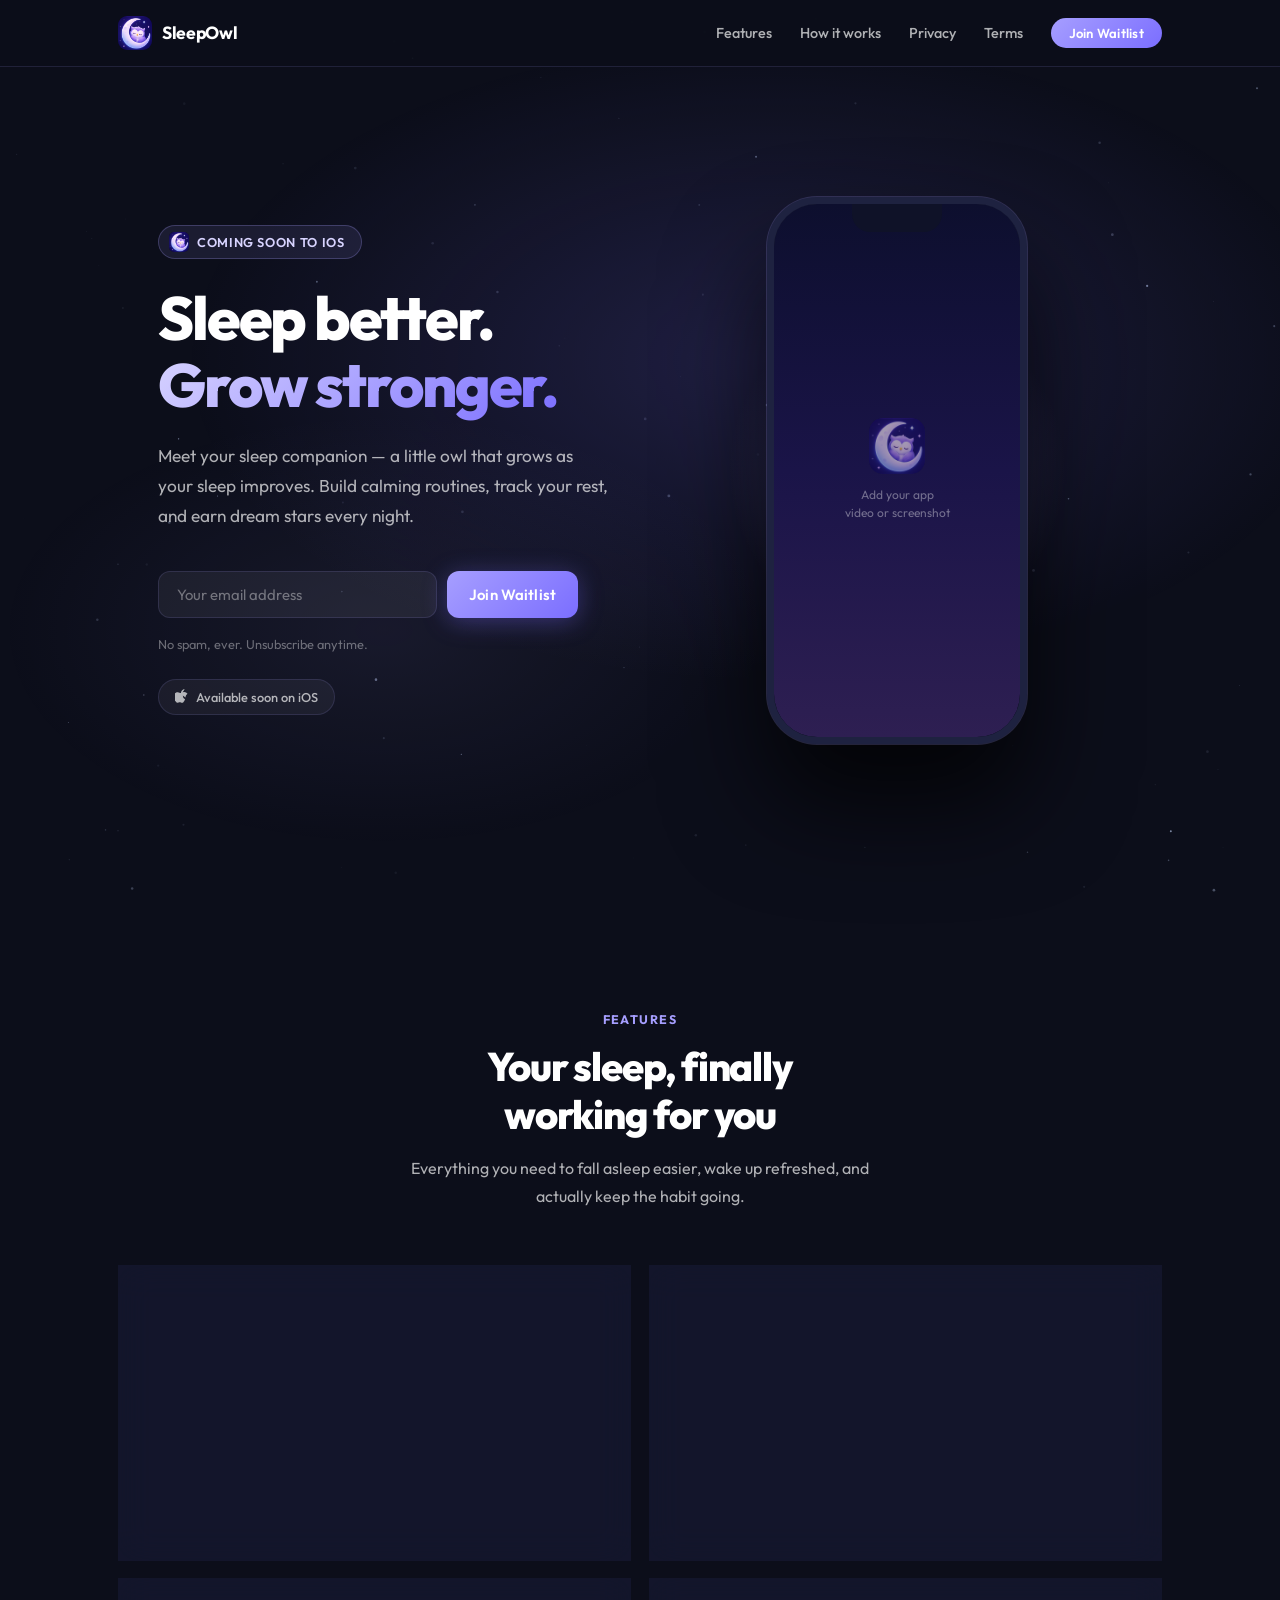
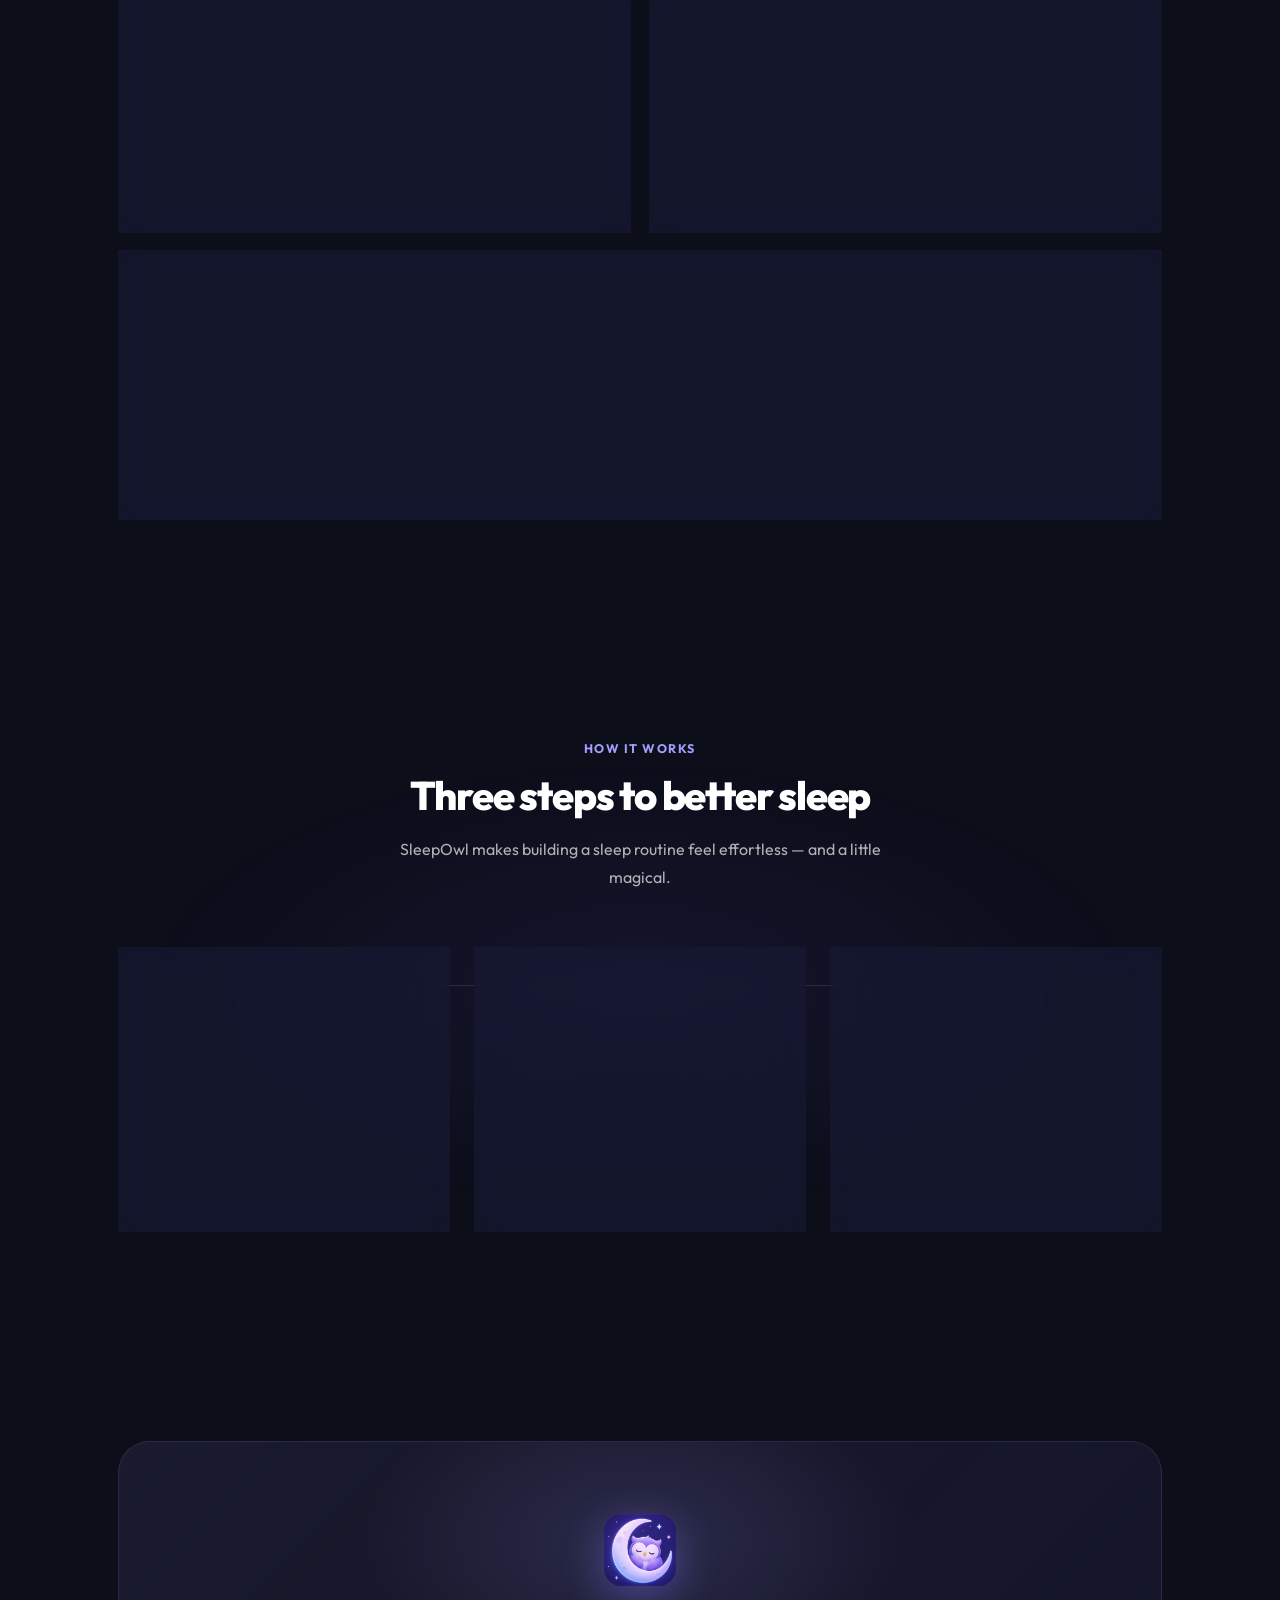
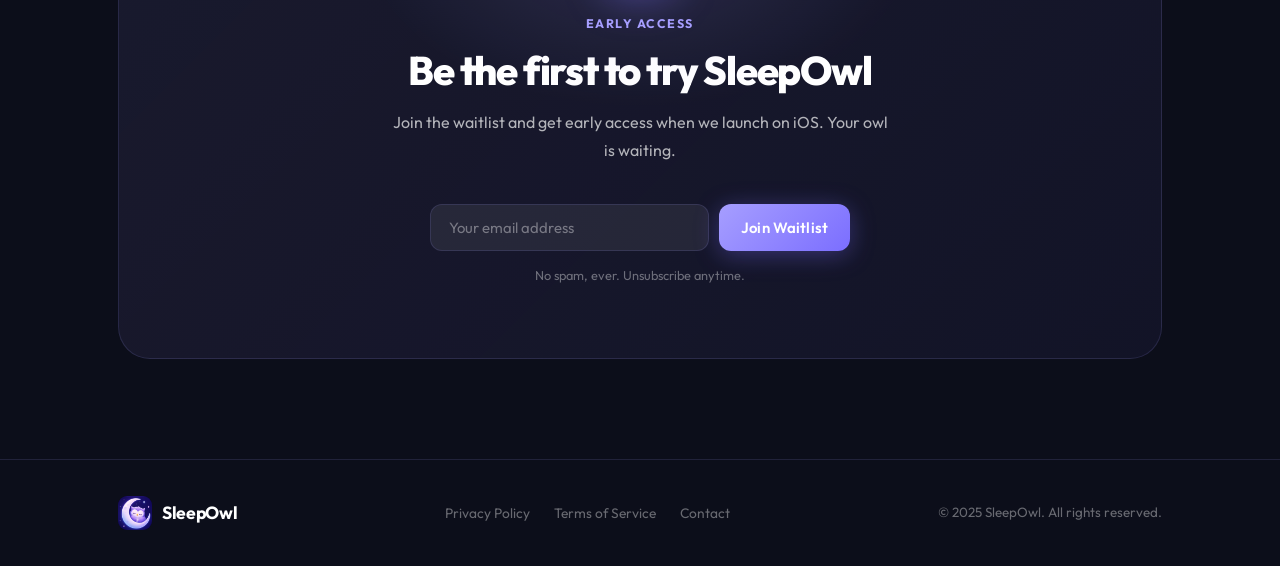
==== index.html @ bf5b83e7 "Initial SleepOwl website — landing page, privacy policy, terms of service" ====
<!DOCTYPE html>
<html lang="en">
<head>
  <meta charset="UTF-8" />
  <meta name="viewport" content="width=device-width, initial-scale=1.0" />
  <title>SleepOwl — Sleep better. Grow stronger.</title>
  <meta name="description" content="SleepOwl is a sleep companion app that turns your sleep into a game. Meet your owl, build nightly routines, and wake up refreshed." />
  <meta property="og:title" content="SleepOwl — Sleep better. Grow stronger." />
  <meta property="og:description" content="Meet your sleep companion — an owl that grows with your habits." />
  <meta property="og:image" content="icon.png" />
  <meta property="og:type" content="website" />
  <link rel="icon" href="icon.png" type="image/png" />
  <link rel="preconnect" href="https://fonts.googleapis.com" />
  <link rel="preconnect" href="https://fonts.gstatic.com" crossorigin />
  <link href="https://fonts.googleapis.com/css2?family=Outfit:wght@300;400;500;600;700;800;900&display=swap" rel="stylesheet" />
  <link rel="stylesheet" href="style.css" />
</head>
<body>

<canvas id="stars"></canvas>

<!-- Nav -->
<nav>
  <div class="container nav-inner">
    <a href="index.html" class="brand">
      <img src="icon.png" alt="SleepOwl" class="brand-logo" />
      SleepOwl
    </a>
    <ul class="nav-links">
      <li><a href="#features">Features</a></li>
      <li><a href="#how">How it works</a></li>
      <li><a href="privacy.html">Privacy</a></li>
      <li><a href="terms.html">Terms</a></li>
      <li><a href="#cta" class="nav-cta">Join Waitlist</a></li>
    </ul>
  </div>
</nav>

<!-- Hero -->
<section id="hero">
  <div class="container">
    <div class="hero-grid">

      <div class="hero-text">
        <div class="hero-pill reveal">
          <img src="icon.png" alt="" />
          Coming soon to iOS
        </div>

        <h1 class="reveal reveal-delay-1">Sleep better.<br><em>Grow stronger.</em></h1>

        <p class="hero-sub reveal reveal-delay-2">
          Meet your sleep companion — a little owl that grows as your sleep improves.
          Build calming routines, track your rest, and earn dream stars every night.
        </p>

        <form class="waitlist-form reveal reveal-delay-3" id="heroForm">
          <input type="email" name="email" placeholder="Your email address" required />
          <button type="submit" class="btn-primary">Join Waitlist</button>
        </form>
        <div class="form-success" id="heroSuccess">
          ✓ &nbsp;You're on the list — we'll let you know when SleepOwl launches.
        </div>

        <p class="hero-note reveal reveal-delay-3">No spam, ever. Unsubscribe anytime.</p>

        <div class="apple-badge reveal reveal-delay-4">
          <svg width="13" height="16" viewBox="0 0 14 17" fill="none"><path d="M11.34 9.01c.02-1.63.9-3.04 2.14-3.88a4.5 4.5 0 00-3.55-1.9c-1.5-.16-2.96.9-3.72.9-.77 0-1.93-.88-3.18-.86C1.2 3.3.04 4.2-.6 5.5c-1.3 2.26-.33 5.6.93 7.43.62.9 1.36 1.9 2.33 1.86.94-.04 1.3-.6 2.43-.6 1.13 0 1.46.6 2.45.58.99-.02 1.67-.9 2.28-1.8.72-1.03 1.02-2.03 1.04-2.08a4.47 4.47 0 01-2.52-4.08zM9.17 2.14A4.32 4.32 0 0010.3 0a4.38 4.38 0 00-2.84 1.47A4.12 4.12 0 006.33 4.4a3.64 3.64 0 002.84-2.26z" fill="currentColor"/></svg>
          Available soon on iOS
        </div>
      </div>

      <div class="phone-wrap reveal reveal-delay-2">
        <div class="phone-glow"></div>
        <div class="phone-frame phone-float">
          <div class="phone-notch"></div>
          <div class="phone-screen">
            <!--
            ┌─────────────────────────────────────────┐
            │  ADD YOUR APP FOOTAGE HERE              │
            │                                         │
            │  Video (recommended):                   │
            │  <video autoplay muted loop playsinline │
            │    src="app-preview.mp4"></video>       │
            │                                         │
            │  Screenshot:                            │
            │  <img class="app-preview"               │
            │    src="screenshot.png"                 │
            │    alt="SleepOwl app" />                │
            │                                         │
            │  Delete the phone-placeholder div below │
            │  once you add your footage.             │
            └─────────────────────────────────────────┘
            -->
            <div class="phone-placeholder">
              <img src="icon.png" alt="SleepOwl" />
              <p>Add your app<br>video or screenshot</p>
            </div>
          </div>
        </div>
      </div>

    </div>
  </div>
</section>

<!-- Features -->
<section id="features">
  <div class="container">
    <div style="text-align:center" class="reveal">
      <p class="section-label">Features</p>
      <h2>Your sleep, finally<br>working for you</h2>
      <p class="section-sub" style="margin:0 auto">
        Everything you need to fall asleep easier, wake up refreshed, and
        actually keep the habit going.
      </p>
    </div>

    <div class="features-grid">

      <div class="feature-card reveal reveal-delay-1">
        <div class="feature-icon">🌙</div>
        <h3>Sleep Score</h3>
        <p>Wake up to a personal sleep score based on your duration, bedtime
           consistency, and timing — not just hours logged.</p>
      </div>

      <div class="feature-card reveal reveal-delay-2">
        <div class="feature-icon">🦉</div>
        <h3>Your Owl Companion</h3>
        <p>Your owl grows and earns rare dream forms as your sleep improves.
           It feels the difference between a great night and a rough one.</p>
        <span class="feature-tag">Multi-stage evolution</span>
      </div>

      <div class="feature-card reveal reveal-delay-1">
        <div class="feature-icon">🌿</div>
        <h3>Wind-Down Routines</h3>
        <p>Guided nightly habits — a breathing exercise, a quick journal prompt,
           and a gentle phone-away reminder — that cue your body to wind down.</p>
      </div>

      <div class="feature-card reveal reveal-delay-2">
        <div class="feature-icon">⭐</div>
        <h3>Nightly Quests</h3>
        <p>Complete three small tasks each evening to earn dream stars. Use them
           to unlock new looks and seasonal forms for your owl.</p>
      </div>

      <div class="feature-card reveal reveal-delay-1" style="grid-column:span 2">
        <div class="feature-icon">📊</div>
        <h3>Sleep Reports &amp; Recovery</h3>
        <p>See your sleep stages, readiness, energy, and recovery charge.
           Premium adds sleep debt tracking, your best sleep window, and
           personalised recovery plans — so you always know how to bounce back.</p>
        <span class="feature-tag">Apple Health integration</span>
      </div>

    </div>
  </div>
</section>

<!-- How it works -->
<section id="how">
  <div class="container">
    <div style="text-align:center" class="reveal">
      <p class="section-label">How it works</p>
      <h2>Three steps to better sleep</h2>
      <p class="section-sub" style="margin:0 auto">
        SleepOwl makes building a sleep routine feel effortless — and a little magical.
      </p>
    </div>

    <div class="steps">
      <div class="step reveal reveal-delay-1">
        <div class="step-num">1</div>
        <h3>Set your sleep goal</h3>
        <p>Tell SleepOwl when you want to sleep and wake up. It builds a
           wind-down schedule that actually fits your life.</p>
      </div>
      <div class="step reveal reveal-delay-2">
        <div class="step-num">2</div>
        <h3>Complete nightly quests</h3>
        <p>Each evening, finish three small habits — breathe, journal, put
           the phone down. Earn dream stars for every quest you complete.</p>
      </div>
      <div class="step reveal reveal-delay-3">
        <div class="step-num">3</div>
        <h3>Watch your owl grow</h3>
        <p>Consistent sleep unlocks new growth stages and rare dream forms
           for your owl. The better you sleep, the more your companion thrives.</p>
      </div>
    </div>
  </div>
</section>

<!-- CTA -->
<section id="cta">
  <div class="container">
    <div class="cta-card reveal">
      <img src="icon.png" alt="SleepOwl" class="cta-icon" />
      <p class="section-label">Early access</p>
      <h2>Be the first to try SleepOwl</h2>
      <p class="section-sub">
        Join the waitlist and get early access when we launch on iOS.
        Your owl is waiting.
      </p>

      <form class="cta-form" id="ctaForm">
        <input type="email" name="email" placeholder="Your email address" required />
        <button type="submit" class="btn-primary">Join Waitlist</button>
      </form>
      <div class="form-success" id="ctaSuccess" style="justify-content:center">
        ✓ &nbsp;You're on the list — we'll be in touch soon.
      </div>

      <p style="color:var(--text-muted);font-size:.8rem;margin-top:10px">
        No spam, ever. Unsubscribe anytime.
      </p>
    </div>
  </div>
</section>

<!-- Footer -->
<footer>
  <div class="container footer-inner">
    <a href="index.html" class="brand">
      <img src="icon.png" alt="SleepOwl" class="brand-logo" />
      SleepOwl
    </a>
    <ul class="footer-links">
      <li><a href="privacy.html">Privacy Policy</a></li>
      <li><a href="terms.html">Terms of Service</a></li>
      <li><a href="mailto:sleepowlapp@gmail.com">Contact</a></li>
    </ul>
    <p class="footer-copy">&copy; 2025 SleepOwl. All rights reserved.</p>
  </div>
</footer>

<script>
/* ── Stars ──────────────────────────────────────── */
(function () {
  const canvas = document.getElementById('stars');
  const ctx = canvas.getContext('2d');
  let stars = [];

  function resize() {
    canvas.width  = window.innerWidth;
    canvas.height = window.innerHeight;
  }

  function initStars() {
    stars = [];
    const n = Math.floor((canvas.width * canvas.height) / 7500);
    for (let i = 0; i < n; i++) {
      stars.push({
        x: Math.random() * canvas.width,
        y: Math.random() * canvas.height,
        r: Math.random() * 1.3 + 0.15,
        alpha: Math.random() * 0.55 + 0.08,
        speed: Math.random() * 0.004 + 0.0015,
        phase: Math.random() * Math.PI * 2,
      });
    }
  }

  let raf;
  function draw(t) {
    ctx.clearRect(0, 0, canvas.width, canvas.height);
    for (const s of stars) {
      const a = s.alpha * (0.45 + 0.55 * Math.sin(t * s.speed + s.phase));
      ctx.beginPath();
      ctx.arc(s.x, s.y, s.r, 0, Math.PI * 2);
      ctx.fillStyle = `rgba(199,217,255,${a})`;
      ctx.fill();
    }
    raf = requestAnimationFrame(draw);
  }

  resize();
  initStars();
  window.addEventListener('resize', () => { resize(); initStars(); });
  requestAnimationFrame(draw);
})();

/* ── Scroll reveal ──────────────────────────────── */
(function () {
  const els = document.querySelectorAll('.reveal');
  const io = new IntersectionObserver((entries) => {
    entries.forEach(e => {
      if (e.isIntersecting) { e.target.classList.add('visible'); io.unobserve(e.target); }
    });
  }, { threshold: 0.12 });
  els.forEach(el => io.observe(el));

  // hero elements fire immediately on load
  document.querySelectorAll('#hero .reveal').forEach(el => {
    setTimeout(() => el.classList.add('visible'), 80);
  });
})();

/* ── Waitlist forms ─────────────────────────────── */
/*
 * To receive emails: sign up at https://formspree.io, create a form,
 * then replace the fetch URL below with your endpoint:
 *   https://formspree.io/f/YOUR_FORM_ID
 */
function handleForm(formId, successId) {
  const form    = document.getElementById(formId);
  const success = document.getElementById(successId);
  if (!form) return;
  form.addEventListener('submit', async function (e) {
    e.preventDefault();
    const btn = form.querySelector('button');
    btn.textContent = 'Joining…';
    btn.disabled = true;

    // --- uncomment and fill in your Formspree ID to go live ---
    // try {
    //   await fetch('https://formspree.io/f/YOUR_FORM_ID', {
    //     method: 'POST',
    //     headers: { 'Accept': 'application/json' },
    //     body: new FormData(form),
    //   });
    // } catch (_) {}

    // simulate for now
    await new Promise(r => setTimeout(r, 600));

    form.style.display = 'none';
    success.style.display = 'flex';
  });
}

handleForm('heroForm', 'heroSuccess');
handleForm('ctaForm',  'ctaSuccess');
</script>

</body>
</html>
---- style.css ----
@import url('https://fonts.googleapis.com/css2?family=Outfit:wght@300;400;500;600;700;800;900&display=swap');

*, *::before, *::after { box-sizing: border-box; margin: 0; padding: 0; }

:root {
  --bg:           #0C0E1A;
  --surface:      #181B35;
  --surface-el:   #252850;
  --accent:       #A69EFF;
  --accent-2:     #7B6EFF;
  --accent-soft:  #D8D4FF;
  --glow:         #C7D9FF;
  --success:      #8CD9B3;
  --warning:      #FFC68C;
  --text:         #FFFFFF;
  --text-sec:     rgba(255,255,255,.68);
  --text-muted:   rgba(255,255,255,.38);
  --border:       rgba(166,158,255,.14);
  --card-bg:      rgba(24,27,53,.65);
  --r-sm: 12px;
  --r-md: 20px;
  --r-lg: 32px;
}

html { scroll-behavior: smooth; }

body {
  font-family: 'Outfit', sans-serif;
  background: var(--bg);
  color: var(--text);
  line-height: 1.6;
  overflow-x: hidden;
}

/* ── Stars canvas ─────────────────────── */
#stars {
  position: fixed;
  inset: 0;
  pointer-events: none;
  z-index: 0;
}

/* ── Layout ───────────────────────────── */
.container {
  max-width: 1100px;
  margin: 0 auto;
  padding: 0 28px;
  position: relative;
  z-index: 1;
}
section { position: relative; z-index: 1; }

/* ── Scroll-reveal ────────────────────── */
.reveal {
  opacity: 0;
  transform: translateY(28px);
  transition: opacity .65s cubic-bezier(.22,1,.36,1), transform .65s cubic-bezier(.22,1,.36,1);
}
.reveal.visible { opacity: 1; transform: none; }
.reveal-delay-1 { transition-delay: .1s; }
.reveal-delay-2 { transition-delay: .2s; }
.reveal-delay-3 { transition-delay: .3s; }
.reveal-delay-4 { transition-delay: .4s; }

/* ── Nav ──────────────────────────────── */
nav {
  position: fixed;
  top: 0; left: 0; right: 0;
  z-index: 100;
  padding: 16px 0;
  background: rgba(12,14,26,.8);
  backdrop-filter: blur(24px);
  -webkit-backdrop-filter: blur(24px);
  border-bottom: 1px solid var(--border);
  transition: background .3s;
}

.nav-inner {
  display: flex;
  align-items: center;
  justify-content: space-between;
}

.brand {
  display: flex;
  align-items: center;
  gap: 10px;
  text-decoration: none;
  color: var(--text);
  font-weight: 700;
  font-size: 1.1rem;
  letter-spacing: -0.02em;
}

.brand-logo {
  width: 34px; height: 34px;
  border-radius: 9px;
  object-fit: cover;
  display: block;
}

.nav-links {
  display: flex;
  align-items: center;
  gap: 28px;
  list-style: none;
}
.nav-links a {
  color: var(--text-sec);
  text-decoration: none;
  font-size: .9rem;
  font-weight: 500;
  transition: color .2s;
}
.nav-links a:hover { color: var(--text); }

.nav-cta {
  background: linear-gradient(135deg, var(--accent) 0%, var(--accent-2) 100%);
  color: #fff !important;
  font-size: .82rem !important;
  font-weight: 600 !important;
  padding: 7px 18px;
  border-radius: 50px;
  letter-spacing: .02em;
}
.nav-cta:hover { opacity: .88; }

/* ── Hero ─────────────────────────────── */
#hero {
  min-height: 100vh;
  display: flex;
  align-items: center;
  padding: 130px 0 90px;
  background:
    radial-gradient(ellipse 70% 55% at 60% 40%, rgba(123,110,255,.18) 0%, transparent 65%),
    radial-gradient(ellipse 50% 40% at 30% 70%, rgba(166,158,255,.08) 0%, transparent 60%);
}

.hero-grid {
  display: grid;
  grid-template-columns: 1fr 1fr;
  gap: 64px;
  align-items: center;
}

.hero-pill {
  display: inline-flex;
  align-items: center;
  gap: 8px;
  background: rgba(166,158,255,.10);
  border: 1px solid rgba(166,158,255,.25);
  border-radius: 50px;
  padding: 6px 16px 6px 10px;
  font-size: .8rem;
  font-weight: 600;
  color: var(--accent-soft);
  margin-bottom: 26px;
  letter-spacing: .05em;
  text-transform: uppercase;
}
.hero-pill img {
  width: 20px; height: 20px;
  border-radius: 5px;
  object-fit: cover;
}

h1 {
  font-size: clamp(2.6rem, 4.8vw, 3.8rem);
  font-weight: 800;
  line-height: 1.1;
  letter-spacing: -0.035em;
  margin-bottom: 22px;
}
h1 em {
  font-style: normal;
  background: linear-gradient(135deg, var(--accent-soft) 0%, var(--accent) 55%, var(--accent-2) 100%);
  -webkit-background-clip: text;
  -webkit-text-fill-color: transparent;
  background-clip: text;
}

.hero-sub {
  font-size: 1.08rem;
  color: var(--text-sec);
  max-width: 450px;
  margin-bottom: 40px;
  line-height: 1.75;
  font-weight: 400;
}

/* ── Waitlist form ────────────────────── */
.waitlist-form {
  display: flex;
  gap: 10px;
  max-width: 420px;
  margin-bottom: 16px;
}
.waitlist-form input[type="email"] {
  flex: 1;
  background: rgba(255,255,255,.06);
  border: 1px solid var(--border);
  border-radius: var(--r-sm);
  padding: 13px 18px;
  color: var(--text);
  font-family: 'Outfit', sans-serif;
  font-size: .93rem;
  outline: none;
  transition: border-color .2s, background .2s;
}
.waitlist-form input[type="email"]::placeholder { color: var(--text-muted); }
.waitlist-form input[type="email"]:focus {
  border-color: var(--accent);
  background: rgba(166,158,255,.07);
}

.btn-primary {
  background: linear-gradient(135deg, var(--accent) 0%, var(--accent-2) 100%);
  color: #fff;
  border: none;
  border-radius: var(--r-sm);
  padding: 13px 22px;
  font-family: 'Outfit', sans-serif;
  font-size: .93rem;
  font-weight: 600;
  cursor: pointer;
  white-space: nowrap;
  letter-spacing: .01em;
  transition: opacity .2s, transform .15s, box-shadow .2s;
  box-shadow: 0 4px 24px rgba(123,110,255,.35);
}
.btn-primary:hover {
  opacity: .92;
  transform: translateY(-2px);
  box-shadow: 0 8px 32px rgba(123,110,255,.45);
}

.form-success {
  display: none;
  align-items: center;
  gap: 10px;
  color: var(--success);
  font-size: .9rem;
  font-weight: 500;
  max-width: 420px;
  margin-bottom: 16px;
}

.hero-note {
  font-size: .8rem;
  color: var(--text-muted);
}

.apple-badge {
  display: inline-flex;
  align-items: center;
  gap: 8px;
  background: rgba(255,255,255,.05);
  border: 1px solid var(--border);
  border-radius: 50px;
  padding: 7px 16px;
  font-size: .8rem;
  color: var(--text-sec);
  margin-top: 24px;
  font-weight: 500;
}

/* ── Phone mockup ─────────────────────── */
.phone-wrap {
  display: flex;
  justify-content: center;
  align-items: center;
  position: relative;
  padding: 30px 0;
}

.phone-glow {
  position: absolute;
  width: 340px;
  height: 340px;
  background: radial-gradient(circle, rgba(166,158,255,.28) 0%, transparent 70%);
  border-radius: 50%;
  pointer-events: none;
  animation: glowPulse 4s ease-in-out infinite;
}

@keyframes glowPulse {
  0%,100% { opacity: 1; transform: scale(1); }
  50%      { opacity: .65; transform: scale(1.1); }
}

/* floating animation */
.phone-float {
  animation: floatPhone 6s ease-in-out infinite;
}
@keyframes floatPhone {
  0%,100% { transform: translateY(0); }
  50%     { transform: translateY(-14px); }
}

.phone-frame {
  width: 260px;
  background: #0F1228;
  border-radius: 50px;
  border: 7px solid #1E2240;
  box-shadow:
    0 0 0 1px rgba(166,158,255,.2),
    0 60px 100px rgba(0,0,0,.75),
    inset 0 1px 0 rgba(255,255,255,.06);
  position: relative;
  overflow: hidden;
}

.phone-notch {
  position: absolute;
  top: 0; left: 50%;
  transform: translateX(-50%);
  width: 90px; height: 28px;
  background: #0F1228;
  border-radius: 0 0 18px 18px;
  z-index: 5;
}

.phone-screen {
  width: 100%;
  aspect-ratio: 9 / 19.5;
  overflow: hidden;
  border-radius: 43px;
  background: linear-gradient(180deg, #0D0F2E 0%, #1A1448 50%, #2E1F52 100%);
  display: flex;
  align-items: center;
  justify-content: center;
  position: relative;
}

.phone-screen video,
.phone-screen img.app-preview {
  width: 100%;
  height: 100%;
  object-fit: cover;
  border-radius: 43px;
  display: block;
}

.phone-placeholder {
  display: flex;
  flex-direction: column;
  align-items: center;
  justify-content: center;
  gap: 12px;
  height: 100%;
  padding: 30px 20px;
  color: var(--text-muted);
  text-align: center;
}
.phone-placeholder img {
  width: 56px; height: 56px;
  border-radius: 14px;
  opacity: .6;
}
.phone-placeholder p {
  font-size: .75rem;
  line-height: 1.5;
}

/* ── Section shared ───────────────────── */
.section-label {
  font-size: .78rem;
  font-weight: 700;
  color: var(--accent);
  text-transform: uppercase;
  letter-spacing: .12em;
  margin-bottom: 12px;
}

h2 {
  font-size: clamp(1.75rem, 3.2vw, 2.5rem);
  font-weight: 800;
  letter-spacing: -0.03em;
  line-height: 1.2;
  margin-bottom: 16px;
}

.section-sub {
  color: var(--text-sec);
  font-size: 1rem;
  max-width: 500px;
  line-height: 1.75;
}

/* ── Features ─────────────────────────── */
#features { padding: 110px 0; }

.features-grid {
  display: grid;
  grid-template-columns: repeat(2, 1fr);
  gap: 18px;
  margin-top: 56px;
}

.feature-card {
  background: var(--card-bg);
  border: 1px solid var(--border);
  border-radius: var(--r-md);
  padding: 34px;
  backdrop-filter: blur(16px);
  transition: border-color .3s, transform .3s, box-shadow .3s;
  cursor: default;
}
.feature-card:hover {
  border-color: rgba(166,158,255,.36);
  transform: translateY(-4px);
  box-shadow: 0 20px 50px rgba(0,0,0,.35), 0 0 0 1px rgba(166,158,255,.1);
}

.feature-icon {
  width: 50px; height: 50px;
  background: rgba(166,158,255,.1);
  border-radius: 14px;
  display: flex;
  align-items: center;
  justify-content: center;
  font-size: 1.5rem;
  margin-bottom: 20px;
  transition: background .3s;
}
.feature-card:hover .feature-icon { background: rgba(166,158,255,.18); }

.feature-card h3 {
  font-size: 1.12rem;
  font-weight: 700;
  margin-bottom: 10px;
  letter-spacing: -0.01em;
}
.feature-card p {
  color: var(--text-sec);
  font-size: .92rem;
  line-height: 1.7;
}

.feature-tag {
  display: inline-block;
  background: rgba(140,217,179,.1);
  color: var(--success);
  font-size: .73rem;
  font-weight: 600;
  padding: 4px 10px;
  border-radius: 50px;
  margin-top: 14px;
  letter-spacing: .04em;
  text-transform: uppercase;
}

/* ── How it works ─────────────────────── */
#how {
  padding: 110px 0;
  background: radial-gradient(ellipse 55% 45% at 50% 50%, rgba(90,70,180,.12) 0%, transparent 70%);
}

.steps {
  display: grid;
  grid-template-columns: repeat(3, 1fr);
  gap: 24px;
  margin-top: 56px;
  position: relative;
}

/* connector line */
.steps::before {
  content: '';
  position: absolute;
  top: 38px;
  left: calc(16.66% + 20px);
  right: calc(16.66% + 20px);
  height: 1px;
  background: linear-gradient(90deg, transparent, var(--accent), var(--accent), transparent);
  opacity: .25;
  pointer-events: none;
}

.step {
  text-align: center;
  padding: 44px 28px 36px;
  background: var(--card-bg);
  border: 1px solid var(--border);
  border-radius: var(--r-md);
  backdrop-filter: blur(16px);
  transition: border-color .3s, transform .3s;
}
.step:hover {
  border-color: rgba(166,158,255,.3);
  transform: translateY(-4px);
}

.step-num {
  width: 46px; height: 46px;
  background: linear-gradient(135deg, var(--accent) 0%, var(--accent-2) 100%);
  border-radius: 50%;
  display: flex;
  align-items: center;
  justify-content: center;
  font-weight: 700;
  font-size: .95rem;
  margin: 0 auto 22px;
  box-shadow: 0 6px 20px rgba(123,110,255,.4);
}

.step h3 { font-size: 1.08rem; font-weight: 700; margin-bottom: 10px; }
.step p  { color: var(--text-sec); font-size: .91rem; line-height: 1.65; }

/* ── CTA ──────────────────────────────── */
#cta { padding: 100px 0; }

.cta-card {
  background: linear-gradient(135deg, rgba(166,158,255,.09) 0%, rgba(123,110,255,.06) 100%);
  border: 1px solid var(--border);
  border-radius: var(--r-lg);
  padding: 72px 60px;
  text-align: center;
  position: relative;
  overflow: hidden;
}
.cta-card::before {
  content: '';
  position: absolute;
  top: -80px; left: 50%;
  transform: translateX(-50%);
  width: 600px; height: 360px;
  background: radial-gradient(ellipse, rgba(166,158,255,.15) 0%, transparent 65%);
  pointer-events: none;
}

.cta-icon {
  width: 72px; height: 72px;
  border-radius: 18px;
  margin: 0 auto 28px;
  display: block;
  box-shadow: 0 12px 40px rgba(123,110,255,.4);
}

.cta-card h2 { margin-bottom: 14px; }
.cta-card .section-sub { margin: 0 auto 40px; }

.cta-form {
  display: flex;
  gap: 10px;
  max-width: 420px;
  margin: 0 auto 14px;
}
.cta-form input[type="email"] {
  flex: 1;
  background: rgba(255,255,255,.07);
  border: 1px solid var(--border);
  border-radius: var(--r-sm);
  padding: 13px 18px;
  color: var(--text);
  font-family: 'Outfit', sans-serif;
  font-size: .93rem;
  outline: none;
  transition: border-color .2s, background .2s;
}
.cta-form input[type="email"]::placeholder { color: var(--text-muted); }
.cta-form input[type="email"]:focus {
  border-color: var(--accent);
  background: rgba(166,158,255,.07);
}

/* ── Footer ───────────────────────────── */
footer {
  border-top: 1px solid var(--border);
  padding: 36px 0;
}
.footer-inner {
  display: flex;
  align-items: center;
  justify-content: space-between;
  flex-wrap: wrap;
  gap: 16px;
}
.footer-links { display: flex; gap: 24px; list-style: none; }
.footer-links a {
  color: var(--text-muted);
  text-decoration: none;
  font-size: .86rem;
  transition: color .2s;
}
.footer-links a:hover { color: var(--text-sec); }
.footer-copy { color: var(--text-muted); font-size: .84rem; }

/* ── Legal pages ──────────────────────── */
.legal-page { min-height: 100vh; padding: 120px 0 80px; }

.legal-header { text-align: center; margin-bottom: 52px; }
.legal-header h1 { font-size: clamp(1.8rem, 3.5vw, 2.8rem); margin-bottom: 10px; }
.legal-header p { color: var(--text-muted); font-size: .88rem; }

.legal-body {
  max-width: 720px;
  margin: 0 auto;
  background: var(--card-bg);
  border: 1px solid var(--border);
  border-radius: var(--r-lg);
  padding: 52px 56px;
  backdrop-filter: blur(16px);
}
.legal-body h2 {
  font-size: 1.15rem;
  font-weight: 700;
  margin: 36px 0 12px;
  color: var(--accent-soft);
  letter-spacing: -0.01em;
}
.legal-body h2:first-child { margin-top: 0; }
.legal-body p {
  color: var(--text-sec);
  font-size: .94rem;
  line-height: 1.8;
  margin-bottom: 14px;
}
.legal-body ul {
  color: var(--text-sec);
  font-size: .94rem;
  line-height: 1.8;
  margin: 8px 0 14px 22px;
}
.legal-body ul li { margin-bottom: 5px; }
.legal-body a { color: var(--accent); text-decoration: none; }
.legal-body a:hover { text-decoration: underline; }

/* ── Responsive ───────────────────────── */
@media (max-width: 768px) {
  .hero-grid { grid-template-columns: 1fr; gap: 48px; }
  .phone-wrap { order: -1; }
  .features-grid { grid-template-columns: 1fr; }
  .steps { grid-template-columns: 1fr; }
  .steps::before { display: none; }
  .waitlist-form, .cta-form { flex-direction: column; }
  .legal-body { padding: 32px 22px; }
  .nav-links .nav-cta { display: none; }
  .cta-card { padding: 44px 28px; }
  .footer-inner { flex-direction: column; align-items: flex-start; }
}
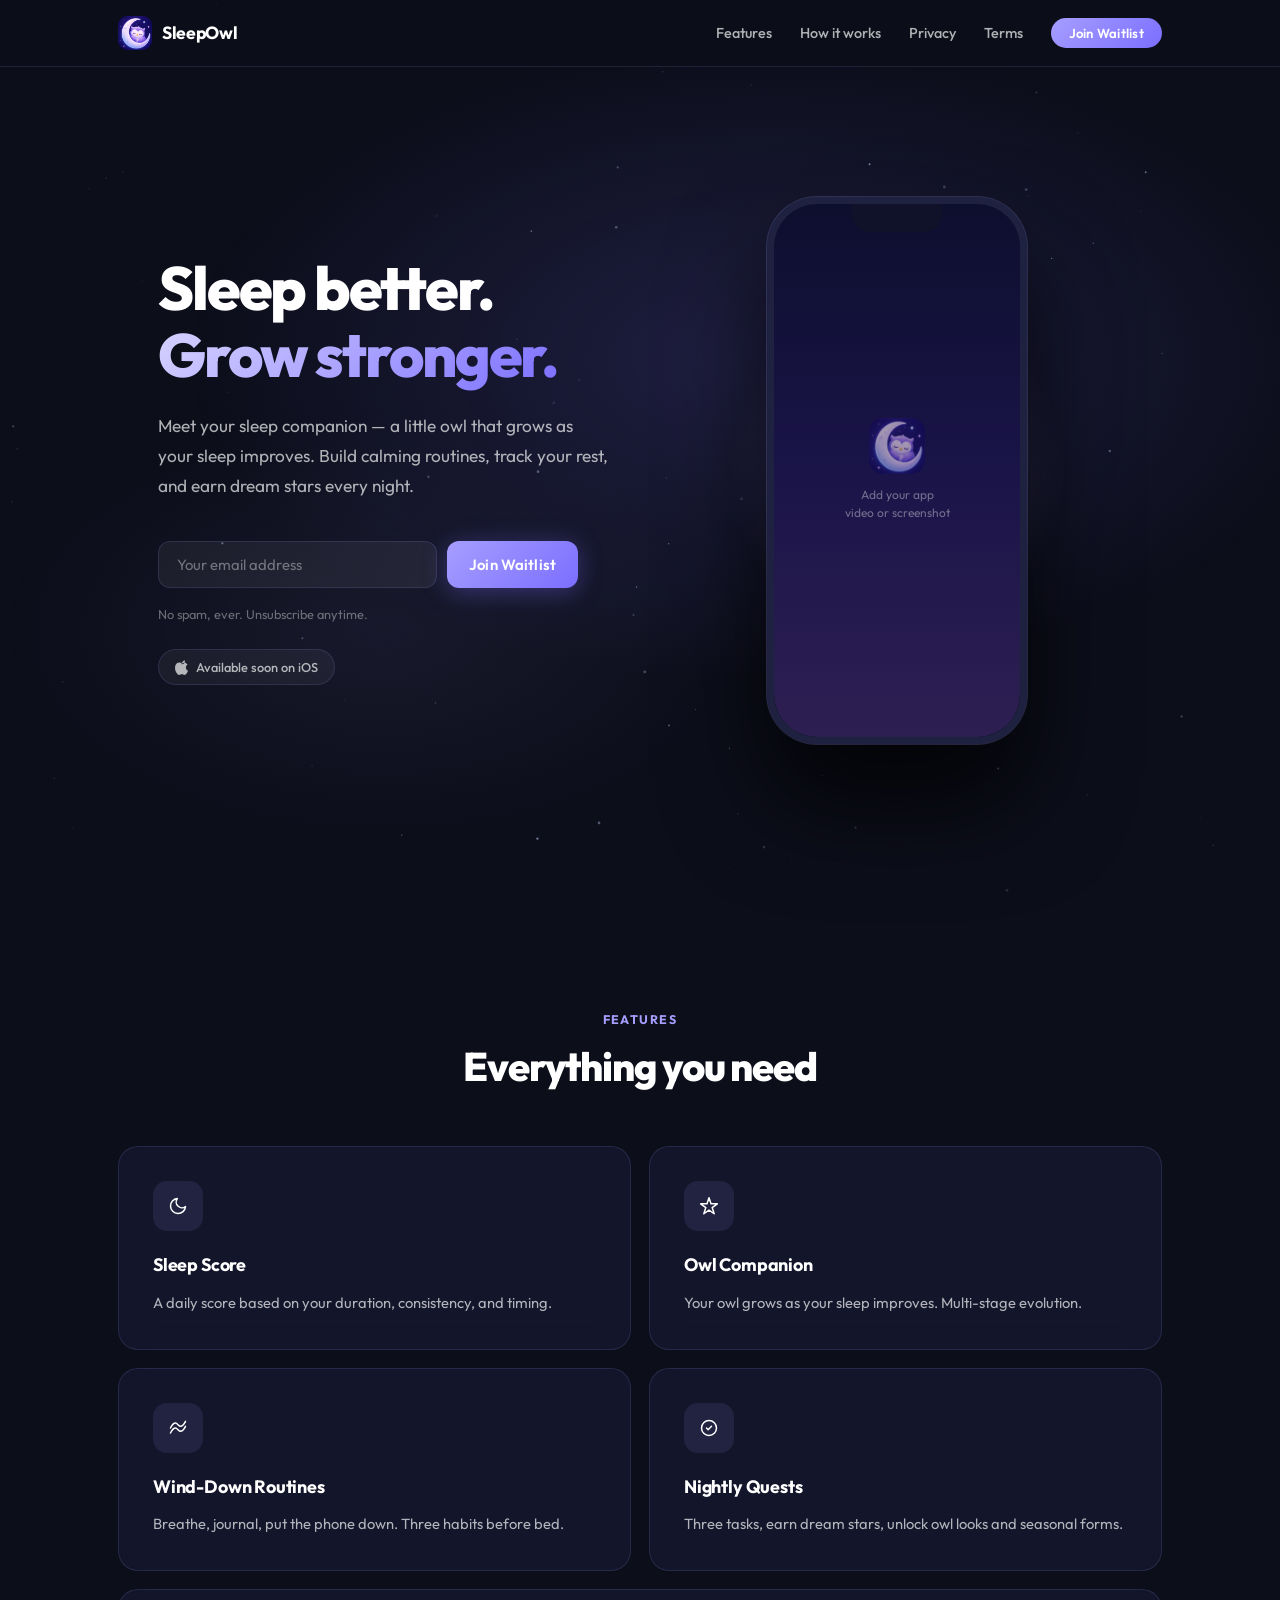
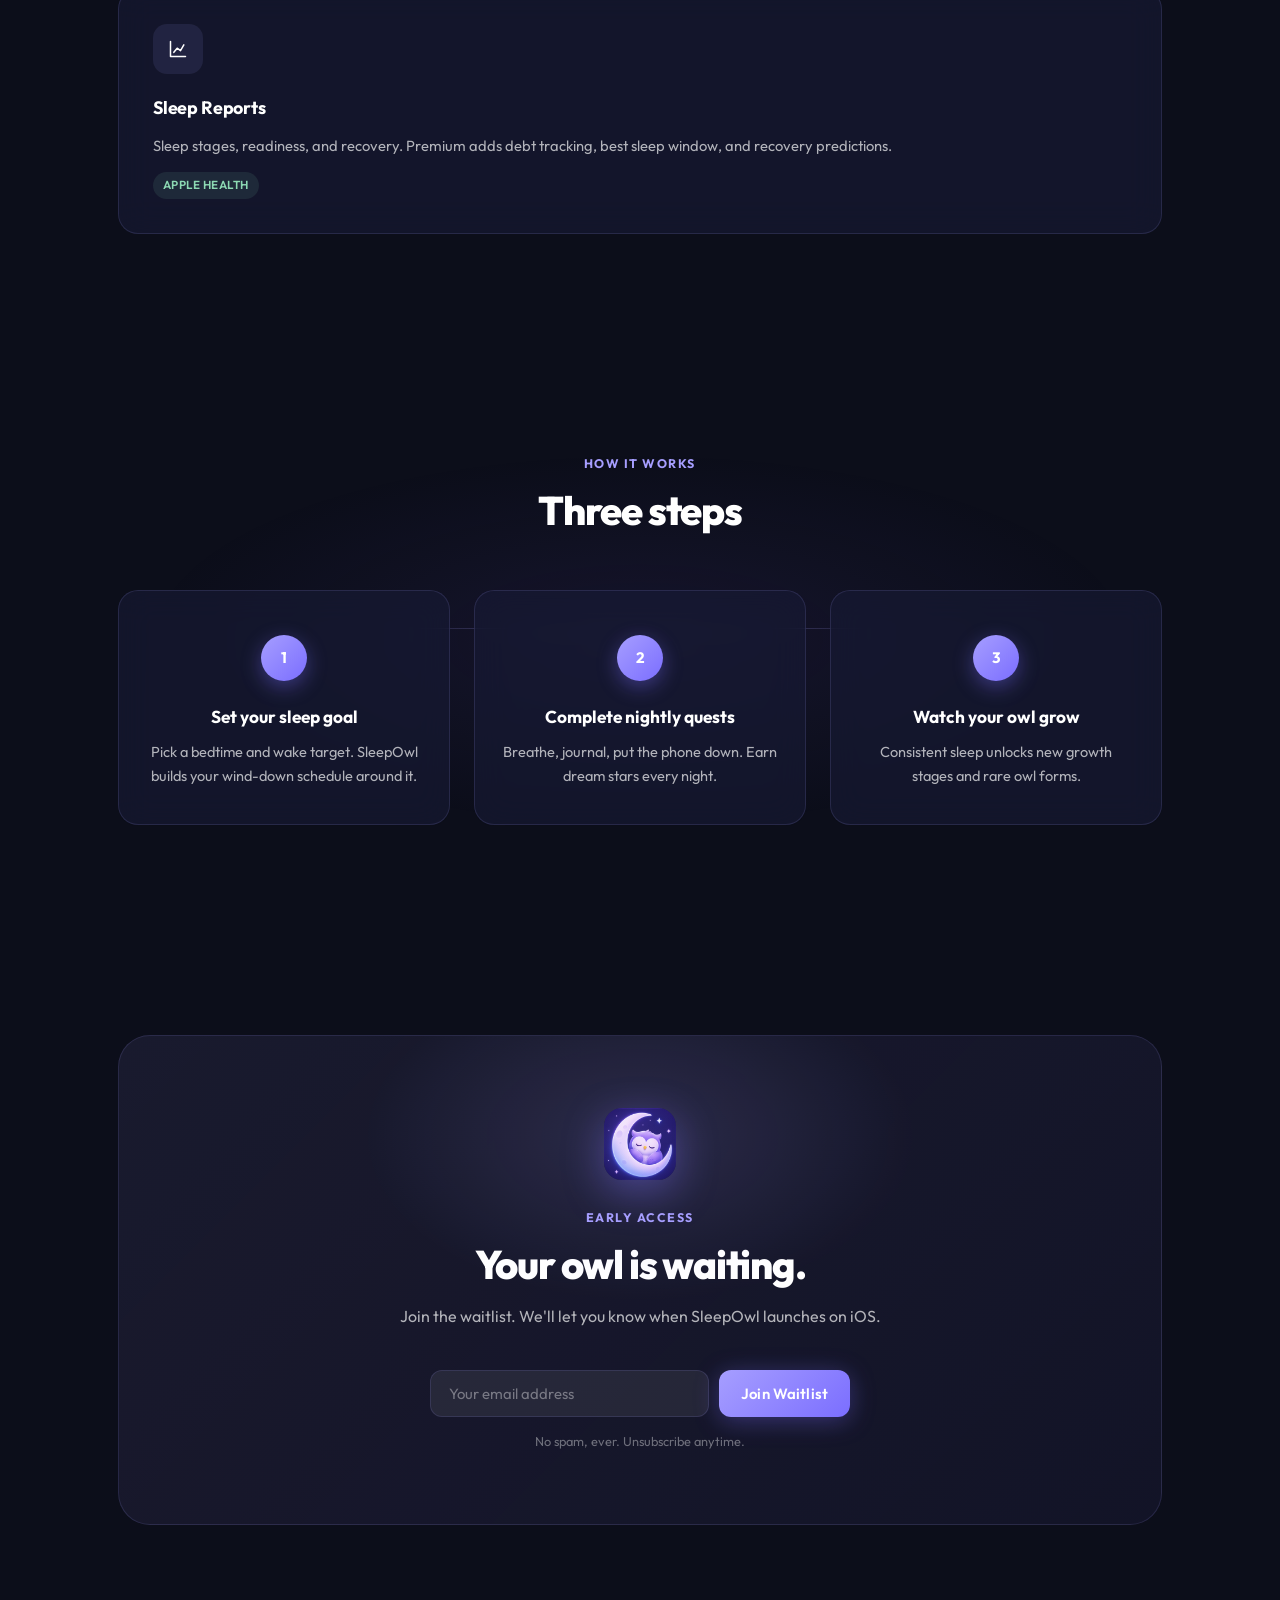
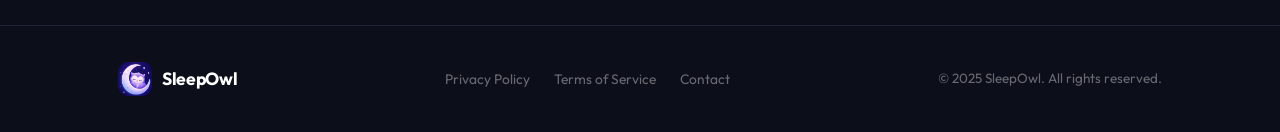
==== commit 05771903: "Trim copy, fix Apple SVG, remove hero pill, swap emoji icons for SVGs" ====
--- a/index.html
+++ b/index.html
@@ -42,19 +42,14 @@
     <div class="hero-grid">
 
       <div class="hero-text">
-        <div class="hero-pill reveal">
-          <img src="icon.png" alt="" />
-          Coming soon to iOS
-        </div>
-
-        <h1 class="reveal reveal-delay-1">Sleep better.<br><em>Grow stronger.</em></h1>
-
-        <p class="hero-sub reveal reveal-delay-2">
+        <h1 class="reveal">Sleep better.<br><em>Grow stronger.</em></h1>
+
+        <p class="hero-sub reveal reveal-delay-1">
           Meet your sleep companion — a little owl that grows as your sleep improves.
           Build calming routines, track your rest, and earn dream stars every night.
         </p>
 
-        <form class="waitlist-form reveal reveal-delay-3" id="heroForm">
+        <form class="waitlist-form reveal reveal-delay-2" id="heroForm">
           <input type="email" name="email" placeholder="Your email address" required />
           <button type="submit" class="btn-primary">Join Waitlist</button>
         </form>
@@ -62,10 +57,10 @@
           ✓ &nbsp;You're on the list — we'll let you know when SleepOwl launches.
         </div>
 
-        <p class="hero-note reveal reveal-delay-3">No spam, ever. Unsubscribe anytime.</p>
-
-        <div class="apple-badge reveal reveal-delay-4">
-          <svg width="13" height="16" viewBox="0 0 14 17" fill="none"><path d="M11.34 9.01c.02-1.63.9-3.04 2.14-3.88a4.5 4.5 0 00-3.55-1.9c-1.5-.16-2.96.9-3.72.9-.77 0-1.93-.88-3.18-.86C1.2 3.3.04 4.2-.6 5.5c-1.3 2.26-.33 5.6.93 7.43.62.9 1.36 1.9 2.33 1.86.94-.04 1.3-.6 2.43-.6 1.13 0 1.46.6 2.45.58.99-.02 1.67-.9 2.28-1.8.72-1.03 1.02-2.03 1.04-2.08a4.47 4.47 0 01-2.52-4.08zM9.17 2.14A4.32 4.32 0 0010.3 0a4.38 4.38 0 00-2.84 1.47A4.12 4.12 0 006.33 4.4a3.64 3.64 0 002.84-2.26z" fill="currentColor"/></svg>
+        <p class="hero-note reveal reveal-delay-2">No spam, ever. Unsubscribe anytime.</p>
+
+        <div class="apple-badge reveal reveal-delay-3">
+          <svg width="13" height="16" viewBox="0 0 814 1000" fill="currentColor" xmlns="http://www.w3.org/2000/svg"><path d="M788.1 340.9c-5.8 4.5-108.2 62.2-108.2 190.5 0 148.4 130.3 200.9 134.2 202.2-.6 3.2-20.7 71.9-68.7 141.9-42.8 61.6-87.5 123.1-155.5 123.1s-85.5-39.5-164-39.5c-76 0-103.7 40.8-165.9 40.8s-105-57.8-155.5-127.4C46 790.7 0 663 0 541.8c0-207.5 135.4-317.3 269-317.3 70.1 0 128.4 46.4 172.5 46.4 42.8 0 109.6-49.1 190.5-49.1zm-218.4-80.8c31.4-37.6 54.3-89.7 54.3-141.9 0-7.1-.6-14.3-1.9-20.1-51.6 2-112.3 34.4-149.2 75.8-28.5 32.7-56.9 84.8-56.9 138.9 0 7.7 1.3 15.5 1.9 17.9 3.2.6 8.4 1.3 13.6 1.3 46.4 0 101.8-31.3 138.2-71.9z"/></svg>
           Available soon on iOS
         </div>
       </div>
@@ -109,51 +104,50 @@
   <div class="container">
     <div style="text-align:center" class="reveal">
       <p class="section-label">Features</p>
-      <h2>Your sleep, finally<br>working for you</h2>
-      <p class="section-sub" style="margin:0 auto">
-        Everything you need to fall asleep easier, wake up refreshed, and
-        actually keep the habit going.
-      </p>
+      <h2>Everything you need</h2>
     </div>
 
     <div class="features-grid">
 
       <div class="feature-card reveal reveal-delay-1">
-        <div class="feature-icon">🌙</div>
+        <div class="feature-icon">
+          <svg width="20" height="20" viewBox="0 0 24 24" fill="none" stroke="currentColor" stroke-width="1.8" stroke-linecap="round" stroke-linejoin="round"><path d="M21 12.79A9 9 0 1111.21 3 7 7 0 0021 12.79z"/></svg>
+        </div>
         <h3>Sleep Score</h3>
-        <p>Wake up to a personal sleep score based on your duration, bedtime
-           consistency, and timing — not just hours logged.</p>
+        <p>A daily score based on your duration, consistency, and timing.</p>
       </div>
 
       <div class="feature-card reveal reveal-delay-2">
-        <div class="feature-icon">🦉</div>
-        <h3>Your Owl Companion</h3>
-        <p>Your owl grows and earns rare dream forms as your sleep improves.
-           It feels the difference between a great night and a rough one.</p>
-        <span class="feature-tag">Multi-stage evolution</span>
+        <div class="feature-icon">
+          <svg width="20" height="20" viewBox="0 0 24 24" fill="none" stroke="currentColor" stroke-width="1.8" stroke-linecap="round" stroke-linejoin="round"><path d="M12 2l2.4 7.4H22l-6.2 4.5 2.4 7.4L12 17l-6.2 4.3 2.4-7.4L2 9.4h7.6z"/></svg>
+        </div>
+        <h3>Owl Companion</h3>
+        <p>Your owl grows as your sleep improves. Multi-stage evolution.</p>
       </div>
 
       <div class="feature-card reveal reveal-delay-1">
-        <div class="feature-icon">🌿</div>
+        <div class="feature-icon">
+          <svg width="20" height="20" viewBox="0 0 24 24" fill="none" stroke="currentColor" stroke-width="1.8" stroke-linecap="round" stroke-linejoin="round"><path d="M3 12c2-4 4-6 6-6s4 4 6 4 4-2 6-6"/><path d="M3 18c2-4 4-6 6-6s4 4 6 4 4-2 6-6"/></svg>
+        </div>
         <h3>Wind-Down Routines</h3>
-        <p>Guided nightly habits — a breathing exercise, a quick journal prompt,
-           and a gentle phone-away reminder — that cue your body to wind down.</p>
+        <p>Breathe, journal, put the phone down. Three habits before bed.</p>
       </div>
 
       <div class="feature-card reveal reveal-delay-2">
-        <div class="feature-icon">⭐</div>
+        <div class="feature-icon">
+          <svg width="20" height="20" viewBox="0 0 24 24" fill="none" stroke="currentColor" stroke-width="1.8" stroke-linecap="round" stroke-linejoin="round"><circle cx="12" cy="12" r="9"/><path d="M9 12l2 2 4-4"/></svg>
+        </div>
         <h3>Nightly Quests</h3>
-        <p>Complete three small tasks each evening to earn dream stars. Use them
-           to unlock new looks and seasonal forms for your owl.</p>
+        <p>Three tasks, earn dream stars, unlock owl looks and seasonal forms.</p>
       </div>
 
       <div class="feature-card reveal reveal-delay-1" style="grid-column:span 2">
-        <div class="feature-icon">📊</div>
-        <h3>Sleep Reports &amp; Recovery</h3>
-        <p>See your sleep stages, readiness, energy, and recovery charge.
-           Premium adds sleep debt tracking, your best sleep window, and
-           personalised recovery plans — so you always know how to bounce back.</p>
-        <span class="feature-tag">Apple Health integration</span>
+        <div class="feature-icon">
+          <svg width="20" height="20" viewBox="0 0 24 24" fill="none" stroke="currentColor" stroke-width="1.8" stroke-linecap="round" stroke-linejoin="round"><path d="M3 3v18h18"/><path d="M7 16l4-5 4 3 4-7"/></svg>
+        </div>
+        <h3>Sleep Reports</h3>
+        <p>Sleep stages, readiness, and recovery. Premium adds debt tracking, best sleep window, and recovery predictions.</p>
+        <span class="feature-tag">Apple Health</span>
       </div>
 
     </div>
@@ -165,30 +159,24 @@
   <div class="container">
     <div style="text-align:center" class="reveal">
       <p class="section-label">How it works</p>
-      <h2>Three steps to better sleep</h2>
-      <p class="section-sub" style="margin:0 auto">
-        SleepOwl makes building a sleep routine feel effortless — and a little magical.
-      </p>
+      <h2>Three steps</h2>
     </div>
 
     <div class="steps">
       <div class="step reveal reveal-delay-1">
         <div class="step-num">1</div>
         <h3>Set your sleep goal</h3>
-        <p>Tell SleepOwl when you want to sleep and wake up. It builds a
-           wind-down schedule that actually fits your life.</p>
+        <p>Pick a bedtime and wake target. SleepOwl builds your wind-down schedule around it.</p>
       </div>
       <div class="step reveal reveal-delay-2">
         <div class="step-num">2</div>
         <h3>Complete nightly quests</h3>
-        <p>Each evening, finish three small habits — breathe, journal, put
-           the phone down. Earn dream stars for every quest you complete.</p>
+        <p>Breathe, journal, put the phone down. Earn dream stars every night.</p>
       </div>
       <div class="step reveal reveal-delay-3">
         <div class="step-num">3</div>
         <h3>Watch your owl grow</h3>
-        <p>Consistent sleep unlocks new growth stages and rare dream forms
-           for your owl. The better you sleep, the more your companion thrives.</p>
+        <p>Consistent sleep unlocks new growth stages and rare owl forms.</p>
       </div>
     </div>
   </div>
@@ -200,11 +188,8 @@
     <div class="cta-card reveal">
       <img src="icon.png" alt="SleepOwl" class="cta-icon" />
       <p class="section-label">Early access</p>
-      <h2>Be the first to try SleepOwl</h2>
-      <p class="section-sub">
-        Join the waitlist and get early access when we launch on iOS.
-        Your owl is waiting.
-      </p>
+      <h2>Your owl is waiting.</h2>
+      <p class="section-sub">Join the waitlist. We'll let you know when SleepOwl launches on iOS.</p>
 
       <form class="cta-form" id="ctaForm">
         <input type="email" name="email" placeholder="Your email address" required />
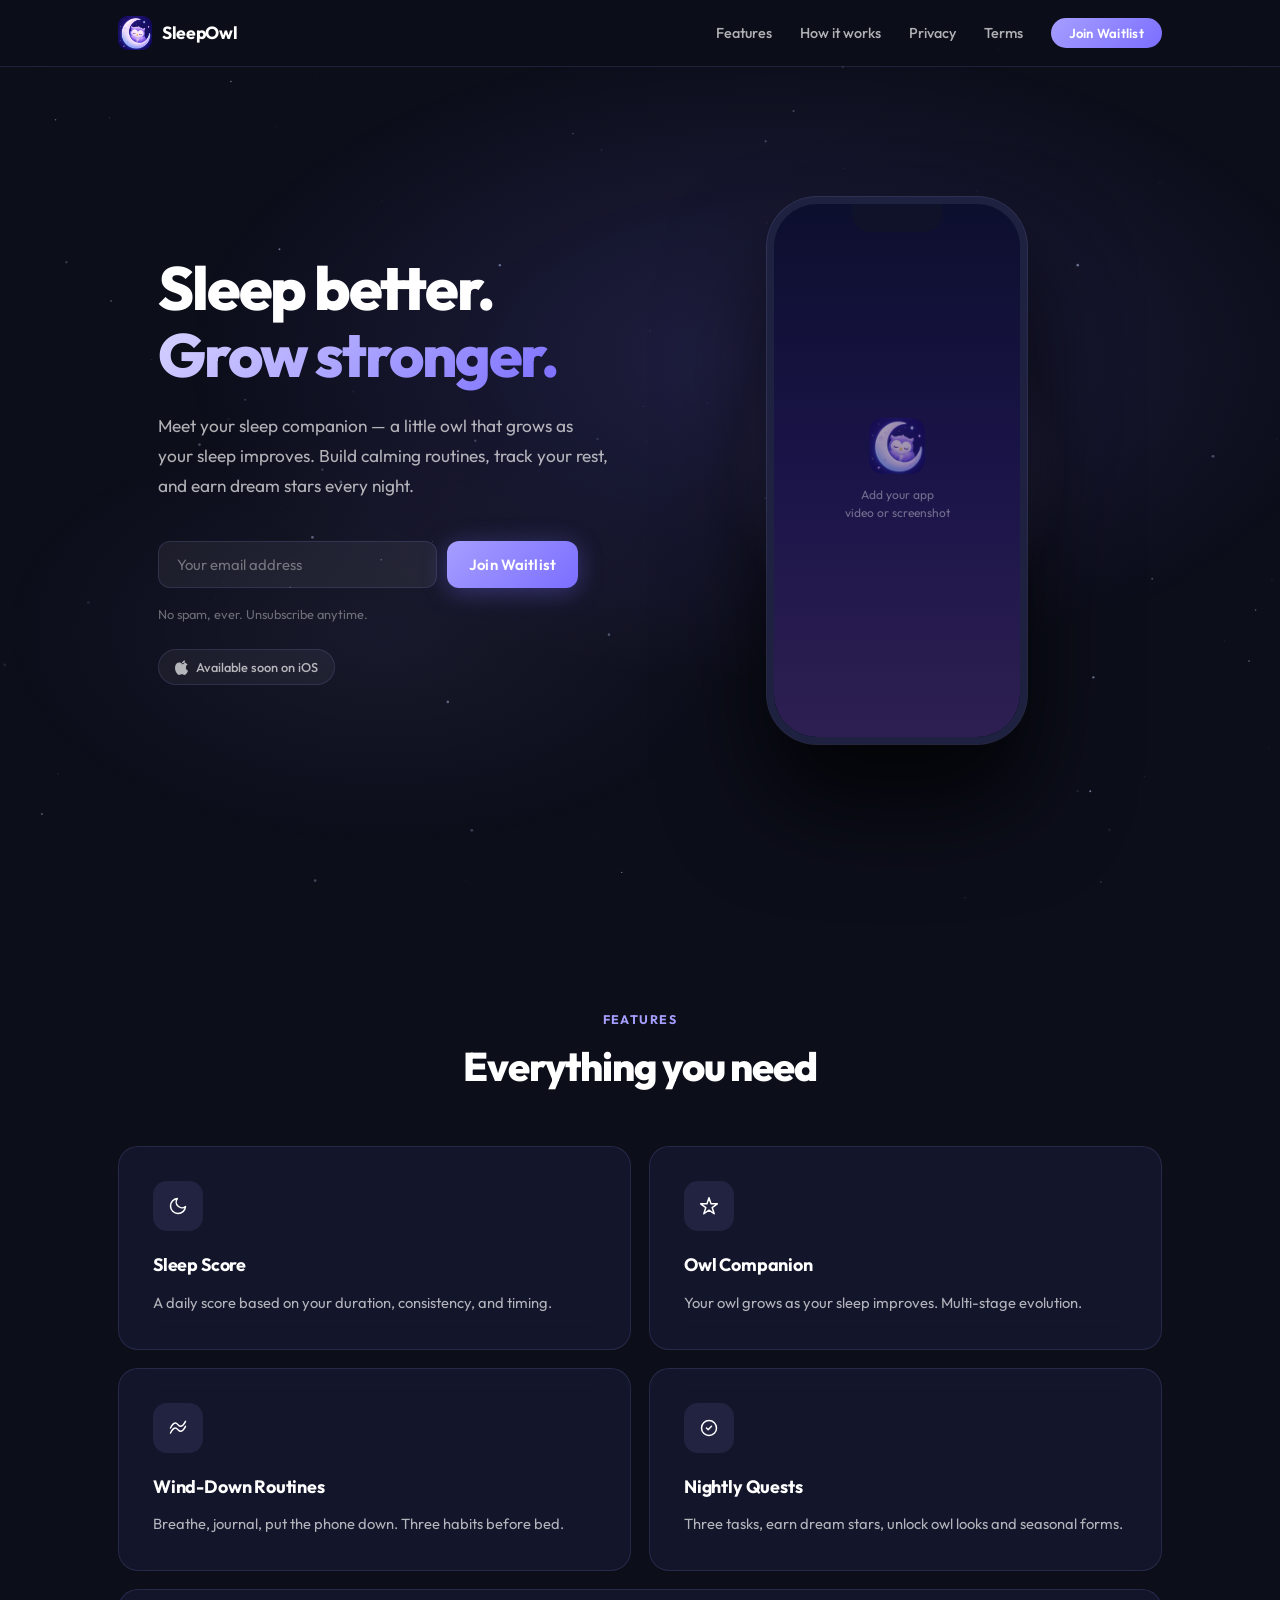
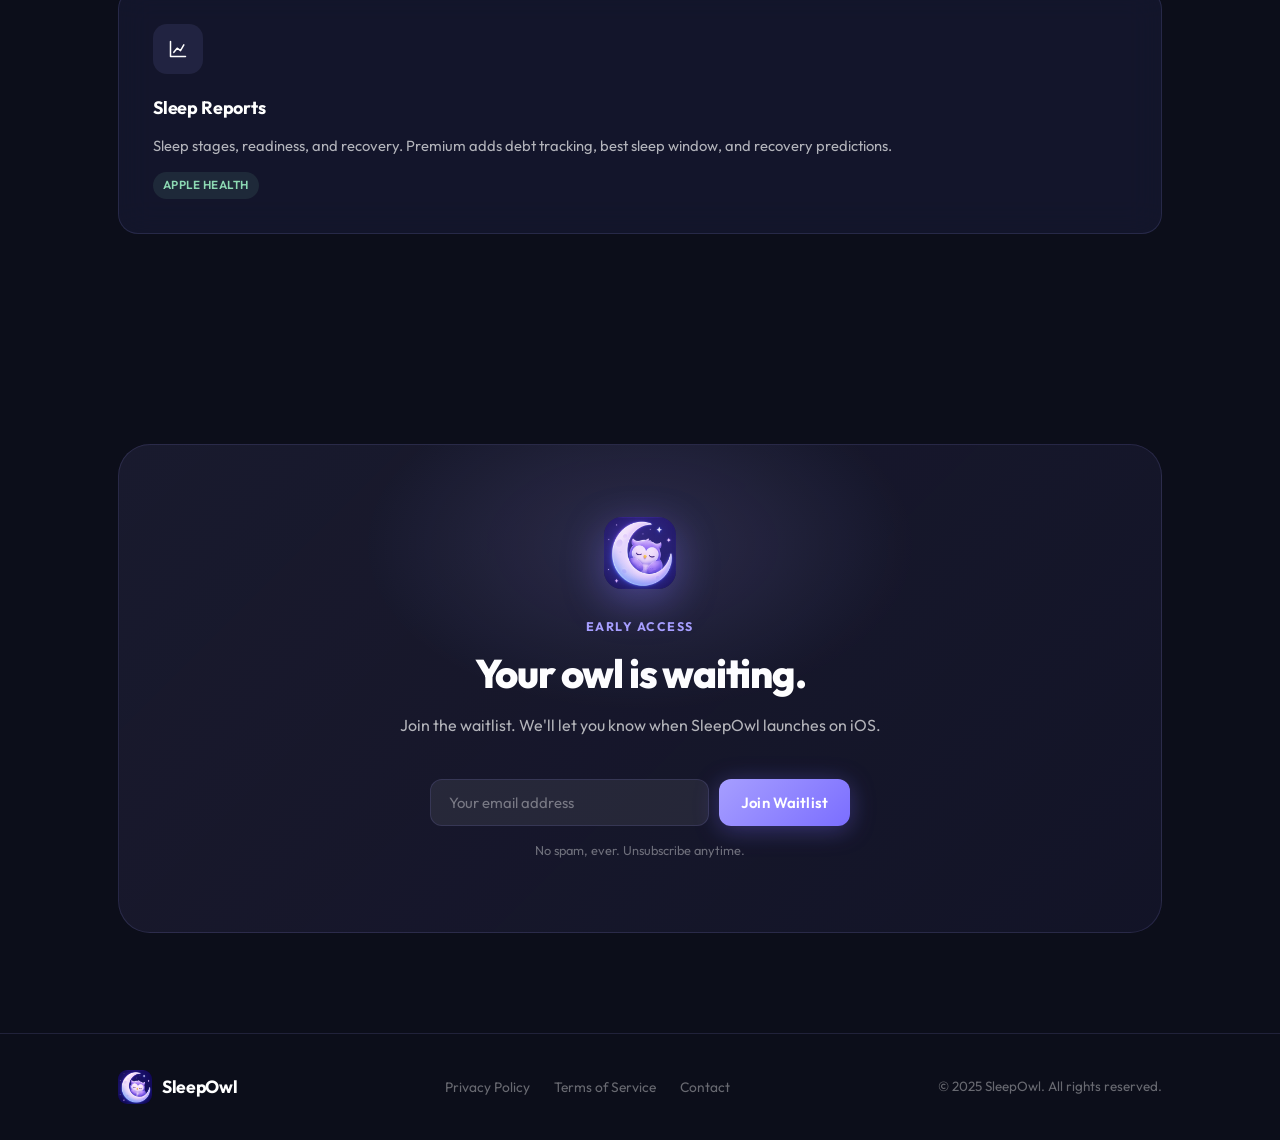
==== commit 4a24c614: "Remove how-it-works section, wire waitlist to Supabase" ====
--- a/index.html
+++ b/index.html
@@ -154,34 +154,6 @@
   </div>
 </section>
 
-<!-- How it works -->
-<section id="how">
-  <div class="container">
-    <div style="text-align:center" class="reveal">
-      <p class="section-label">How it works</p>
-      <h2>Three steps</h2>
-    </div>
-
-    <div class="steps">
-      <div class="step reveal reveal-delay-1">
-        <div class="step-num">1</div>
-        <h3>Set your sleep goal</h3>
-        <p>Pick a bedtime and wake target. SleepOwl builds your wind-down schedule around it.</p>
-      </div>
-      <div class="step reveal reveal-delay-2">
-        <div class="step-num">2</div>
-        <h3>Complete nightly quests</h3>
-        <p>Breathe, journal, put the phone down. Earn dream stars every night.</p>
-      </div>
-      <div class="step reveal reveal-delay-3">
-        <div class="step-num">3</div>
-        <h3>Watch your owl grow</h3>
-        <p>Consistent sleep unlocks new growth stages and rare owl forms.</p>
-      </div>
-    </div>
-  </div>
-</section>
-
 <!-- CTA -->
 <section id="cta">
   <div class="container">
@@ -284,36 +256,47 @@
   });
 })();
 
-/* ── Waitlist forms ─────────────────────────────── */
-/*
- * To receive emails: sign up at https://formspree.io, create a form,
- * then replace the fetch URL below with your endpoint:
- *   https://formspree.io/f/YOUR_FORM_ID
- */
+/* ── Waitlist — Supabase ────────────────────────── */
+const SUPA_URL = 'https://rolfumfceqykfobvryoy.supabase.co';
+const SUPA_KEY = 'sb_publishable___T_9N3PJA9yEj6oRnimSg_9x1hN4hl';
+
+async function submitEmail(email) {
+  const res = await fetch(`${SUPA_URL}/rest/v1/waitlist`, {
+    method: 'POST',
+    headers: {
+      'Content-Type': 'application/json',
+      'apikey': SUPA_KEY,
+      'Authorization': `Bearer ${SUPA_KEY}`,
+      'Prefer': 'return=minimal',
+    },
+    body: JSON.stringify({ email }),
+  });
+  if (!res.ok && res.status !== 409) {
+    const err = await res.json().catch(() => ({}));
+    throw new Error(err.message || res.status);
+  }
+  // 409 = duplicate email, still treat as success
+}
+
 function handleForm(formId, successId) {
   const form    = document.getElementById(formId);
   const success = document.getElementById(successId);
   if (!form) return;
   form.addEventListener('submit', async function (e) {
     e.preventDefault();
-    const btn = form.querySelector('button');
+    const btn   = form.querySelector('button');
+    const email = form.querySelector('input[type="email"]').value.trim();
     btn.textContent = 'Joining…';
     btn.disabled = true;
-
-    // --- uncomment and fill in your Formspree ID to go live ---
-    // try {
-    //   await fetch('https://formspree.io/f/YOUR_FORM_ID', {
-    //     method: 'POST',
-    //     headers: { 'Accept': 'application/json' },
-    //     body: new FormData(form),
-    //   });
-    // } catch (_) {}
-
-    // simulate for now
-    await new Promise(r => setTimeout(r, 600));
-
-    form.style.display = 'none';
-    success.style.display = 'flex';
+    try {
+      await submitEmail(email);
+      form.style.display = 'none';
+      success.style.display = 'flex';
+    } catch (err) {
+      btn.textContent = 'Try again';
+      btn.disabled = false;
+      console.error('Waitlist error:', err);
+    }
   });
 }
 
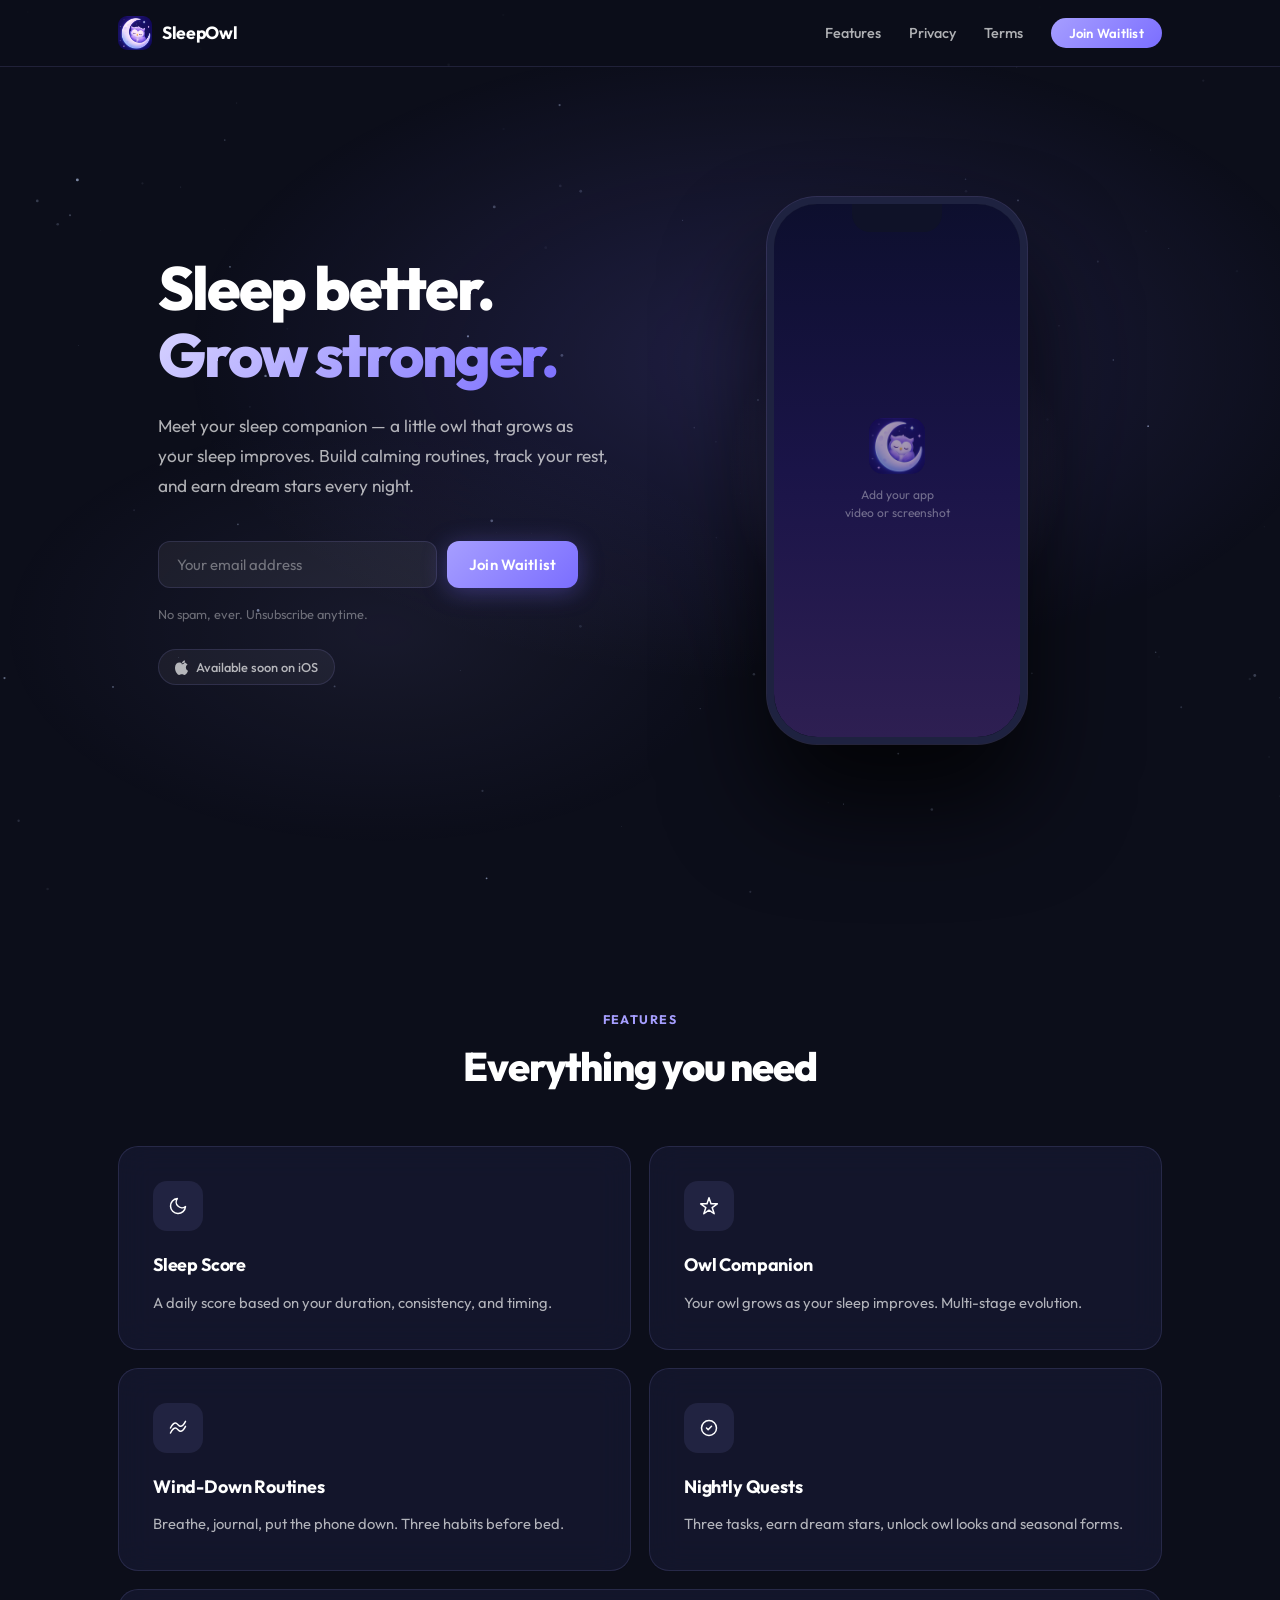
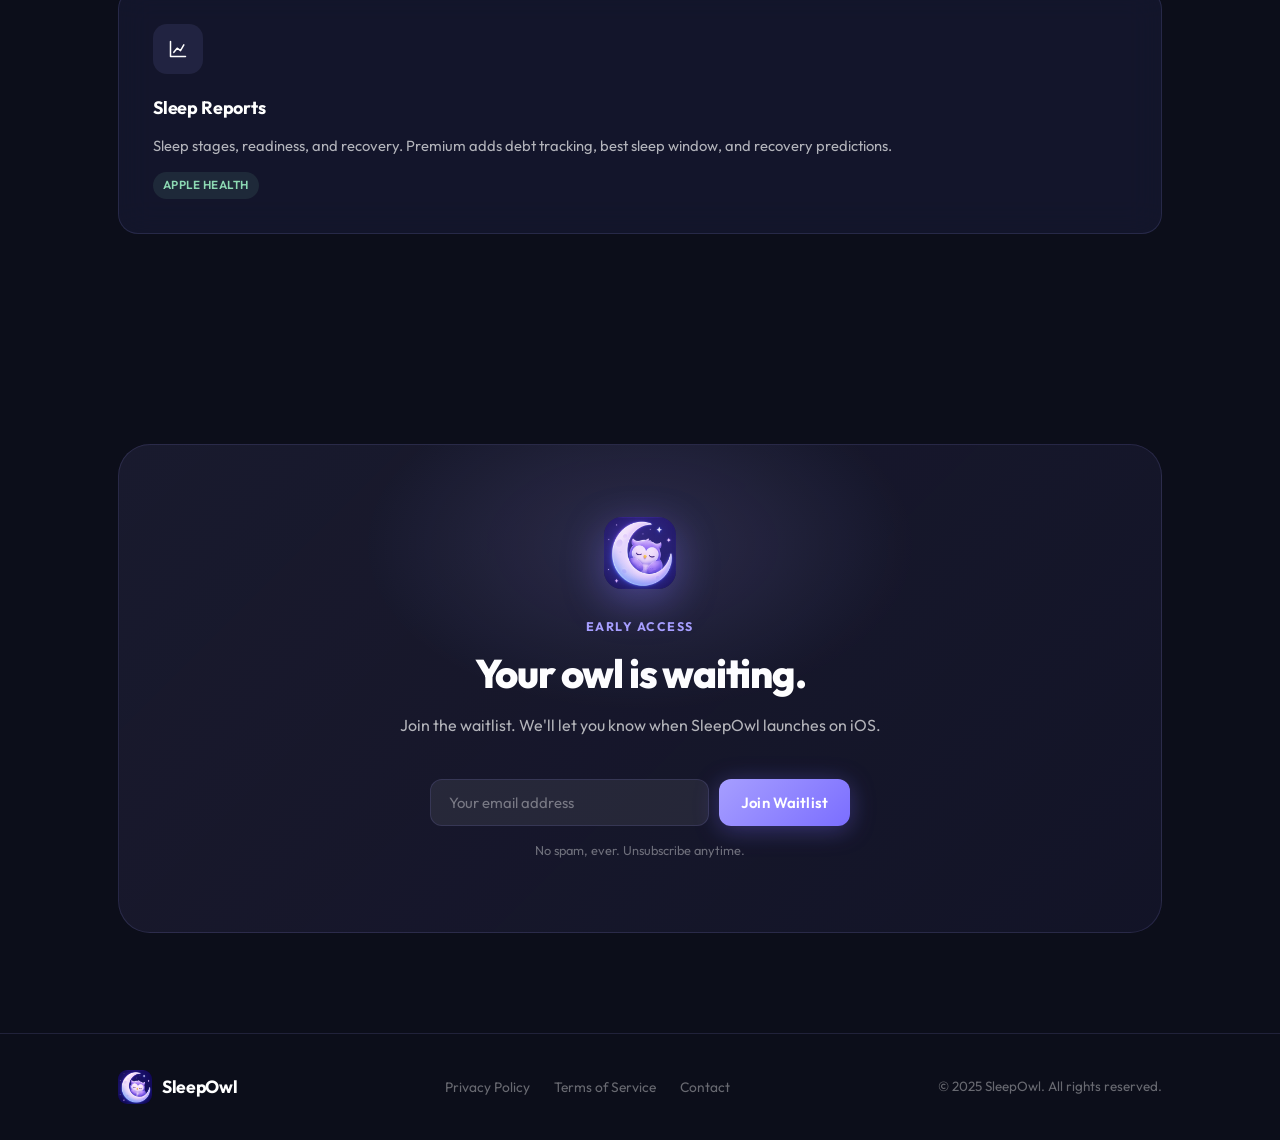
==== commit 82d5de41: "Remove How it works nav link" ====
--- a/index.html
+++ b/index.html
@@ -28,7 +28,6 @@
     </a>
     <ul class="nav-links">
       <li><a href="#features">Features</a></li>
-      <li><a href="#how">How it works</a></li>
       <li><a href="privacy.html">Privacy</a></li>
       <li><a href="terms.html">Terms</a></li>
       <li><a href="#cta" class="nav-cta">Join Waitlist</a></li>
